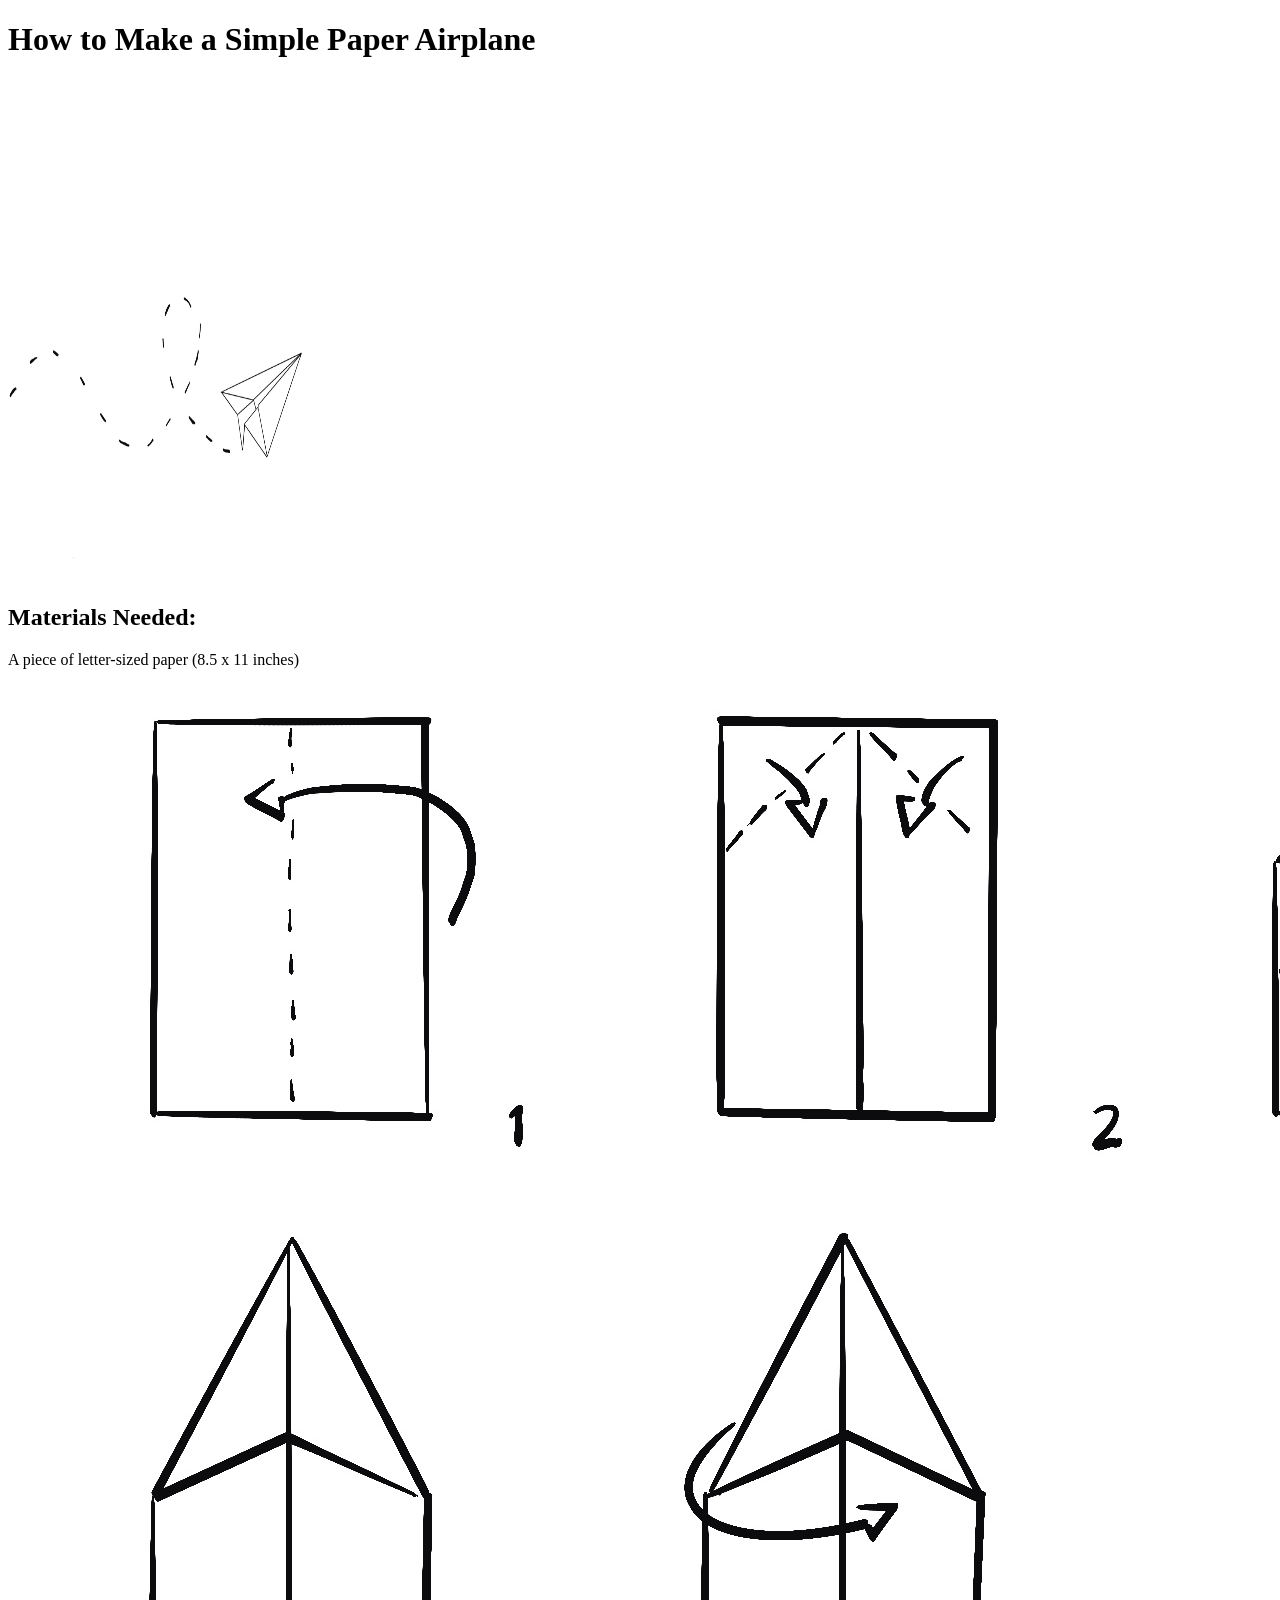
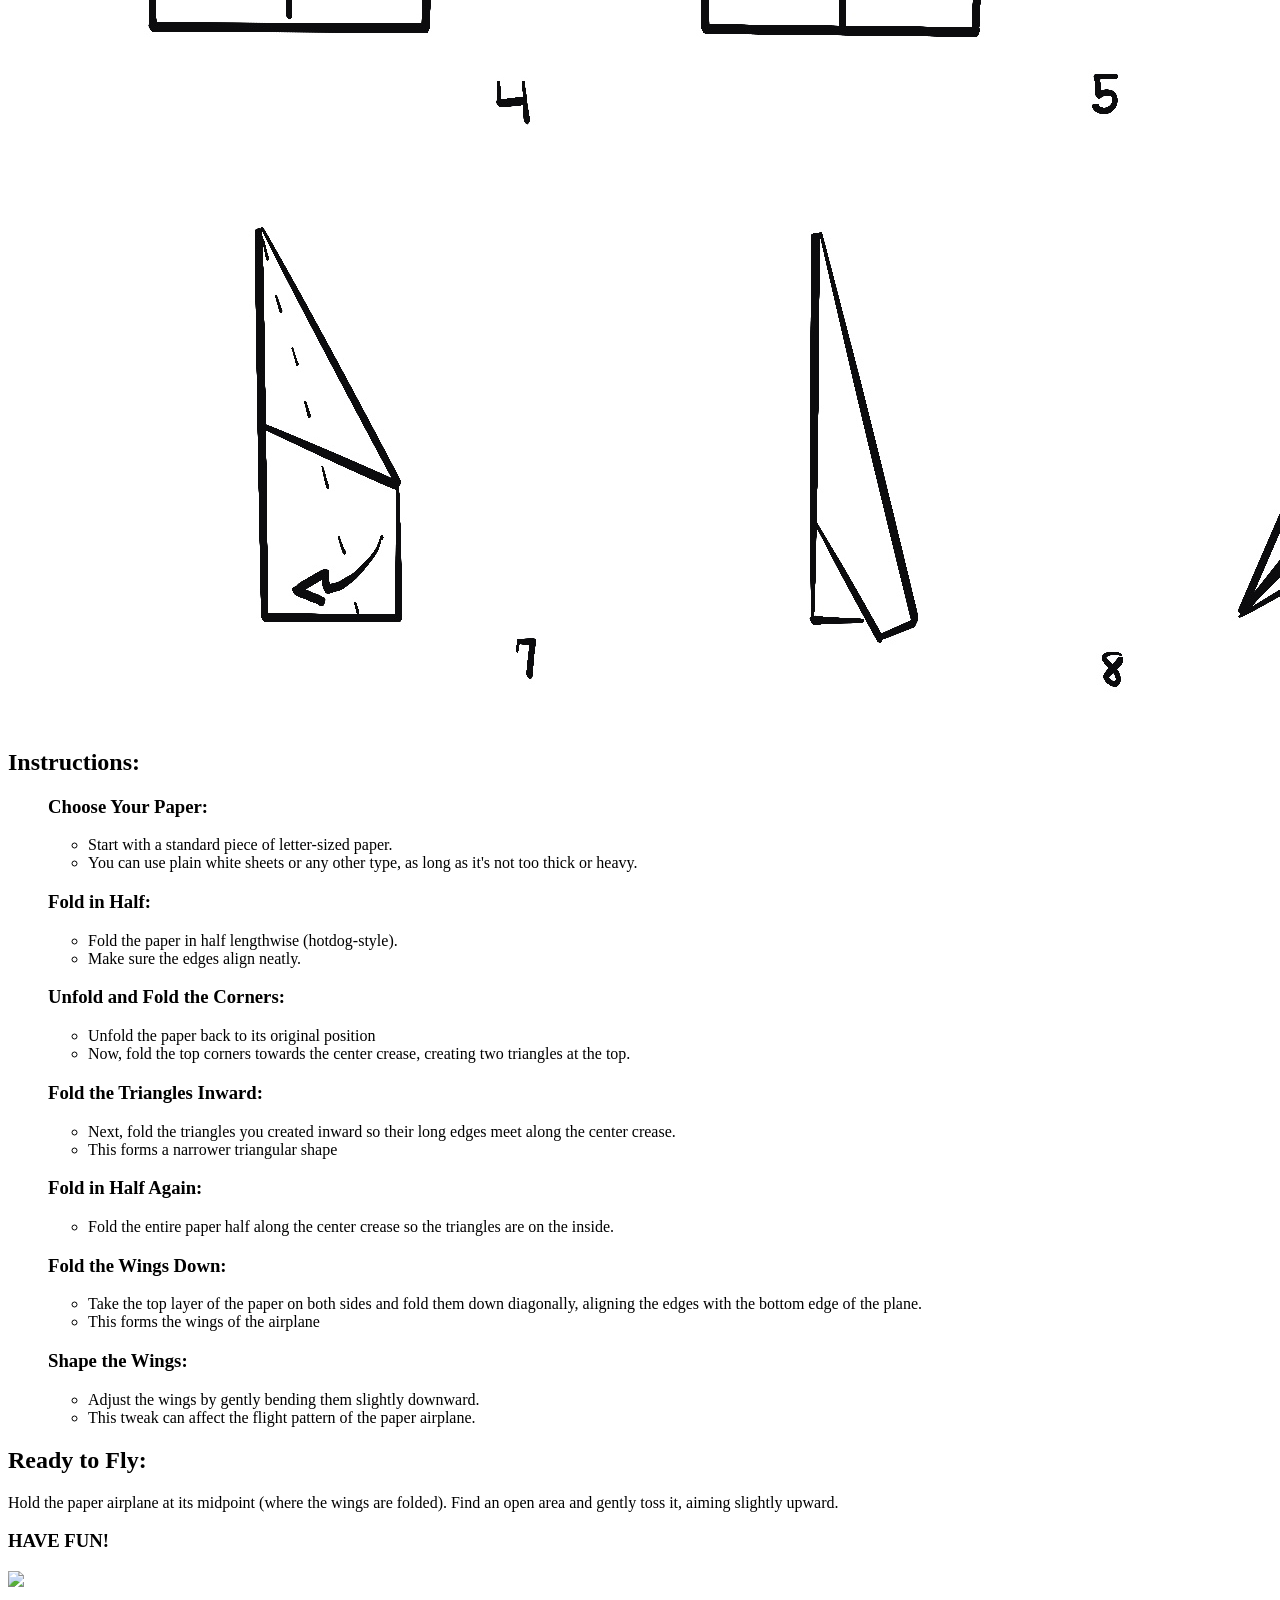
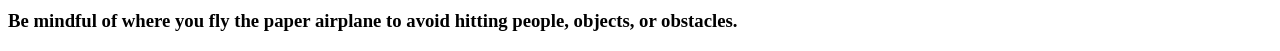
==== index.html @ c97c2167 "Update index.html" ====
<!DOCTYPE html>
<html lang="en">
  <head>
    <meta charset=utf-8" />
    <meta http-equiv='cache-control' content='no-cache'>
    <meta http-equiv='expires' content='0'>
    <meta http-equiv='pragma' content='no-cache'>
    <meta name="viewport" content="width=device-width, initial-scale=1.0"/>
    <title>How to Make a Simple Paper Airplane</title>
  </head>
<body>     
  <h1>How to Make a Simple Paper Airplane</h1>

<img src="paper_airplane.jpg" alt="paper airplane flying"
     width="400" 
     height="500" >
  
  <h2>Materials Needed:</h2>
  <p>A piece of letter-sized paper (8.5 x 11 inches)</p>

<img src="how_to_fold_a_paper_airplane.jpg" alt="instructions to fold a paper airplane">
  
  <h2>Instructions:</h2>  
  
  <ol>
    <h3>Choose Your Paper:</h3>
      <ul>
        <li>Start with a standard piece of letter-sized paper. </li>
        <li>You can use plain white sheets or any other type, as long as it's not too thick or heavy.</li>
      </ul>
    <h3>Fold in Half:</h3>
      <ul>
        <li>Fold the paper in half lengthwise (hotdog-style). </li>
        <li>Make sure the edges align neatly. </li>
      </ul>
    <h3>Unfold and Fold the Corners:</h3>
      <ul>
        <li>Unfold the paper back to its original position</li>
        <li>Now, fold the top corners towards the center crease, creating two triangles at the top.</li>
      </ul>
    <h3>Fold the Triangles Inward:</h3>
      <ul>
        <li>Next, fold the triangles you created inward so their long edges meet along the center crease.</li>
        <li>This forms a narrower triangular shape</li>
      </ul>
    <h3>Fold in Half Again:</h3>
      <ul>
        <li>Fold the entire paper half along the center crease so the triangles are on the inside.</li>
      </ul>
    <h3>Fold the Wings Down:</h3>
      <ul>
        <li>Take the top layer of the paper on both sides and fold them down diagonally, aligning the edges with the bottom edge of the plane.</li>
        <li>This forms the wings of the airplane</li>  
      </ul>
    <h3>Shape the Wings:</h3>
      <ul>
        <li>Adjust the wings by gently bending them slightly downward.</li>  
        <li>This tweak can affect the flight pattern of the paper airplane.</li>
      </ul>
  </ol> 

<h2>Ready to Fly:</h2>
  <p>Hold the paper airplane at its midpoint (where the wings are folded). Find an open area and gently toss it, aiming slightly upward.</p>

<h3><strong>HAVE FUN!</strong</strong></h3>

  <img src="pexels-anastasia-shuraeva-8467295.jpg">

<h3><strong>Be mindful of where you fly the paper airplane to avoid hitting people, objects, or obstacles.</strong</h3>  
  
</body>
</html>
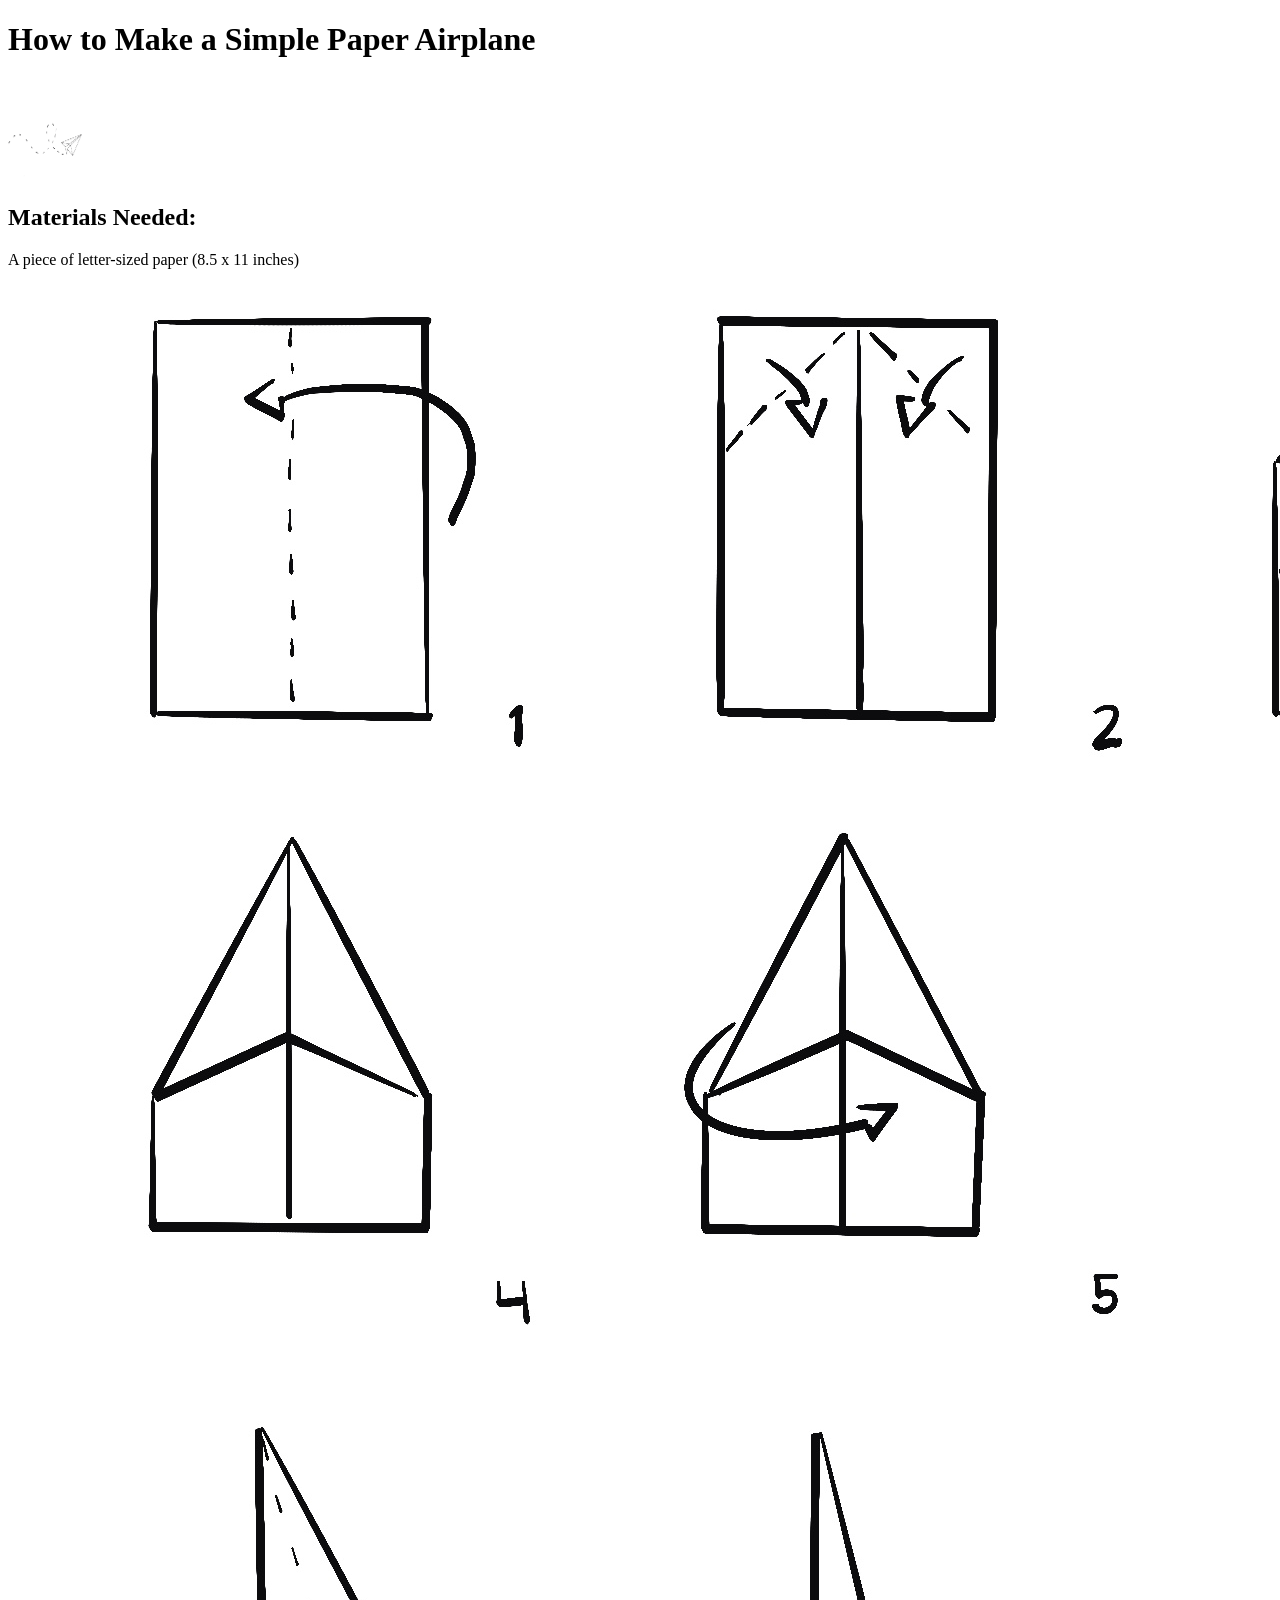
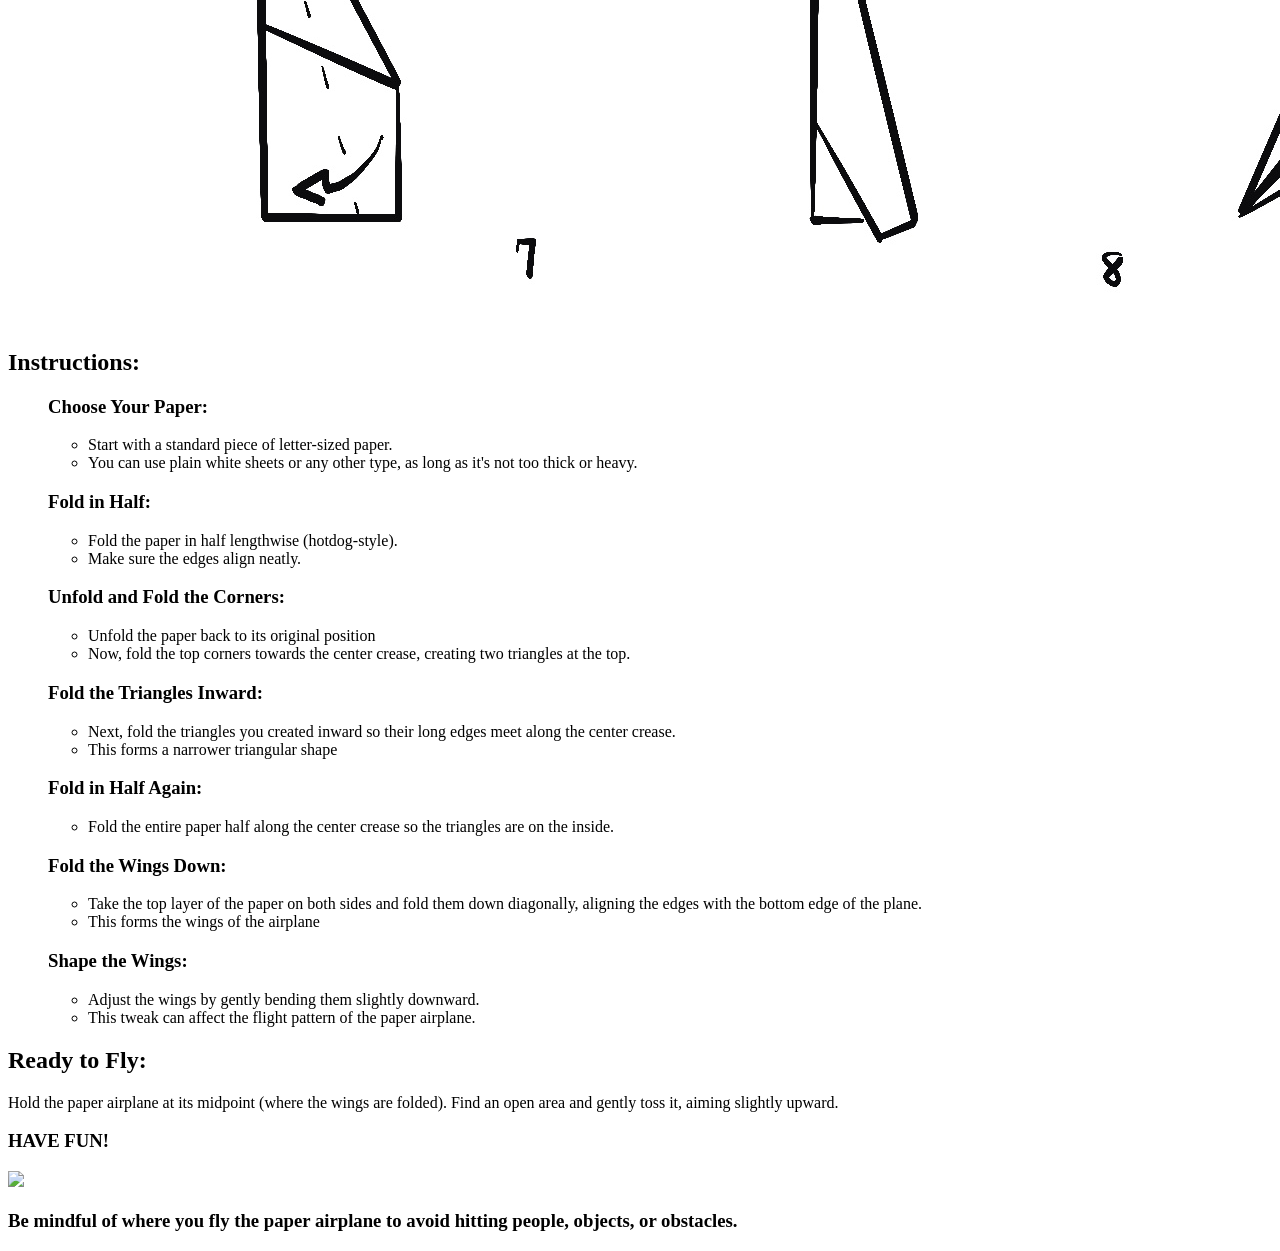
==== commit 54de6b3f: "Update index.html" ====
--- a/index.html
+++ b/index.html
@@ -12,8 +12,8 @@
   <h1>How to Make a Simple Paper Airplane</h1>
 
 <img src="paper_airplane.jpg" alt="paper airplane flying"
-     width="400" 
-     height="500" >
+     width="100" 
+     height="100" >
   
   <h2>Materials Needed:</h2>
   <p>A piece of letter-sized paper (8.5 x 11 inches)</p>
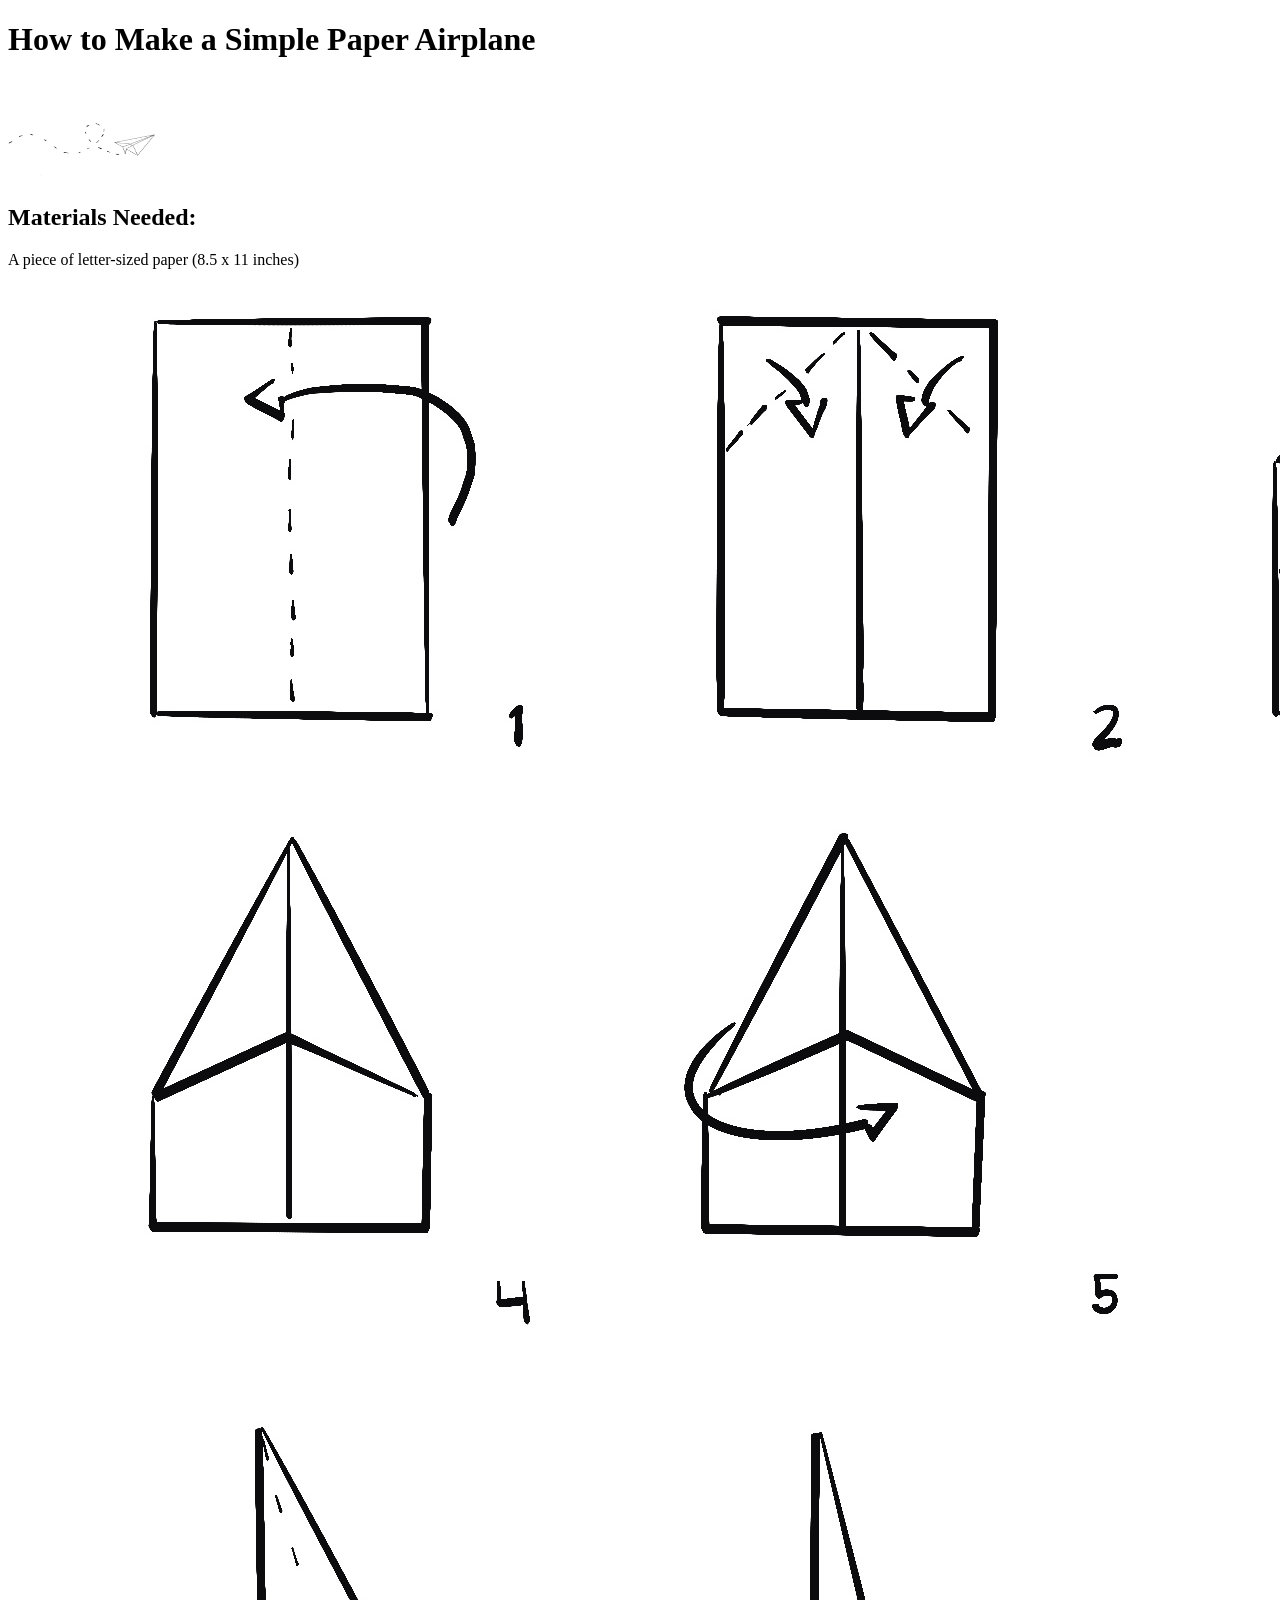
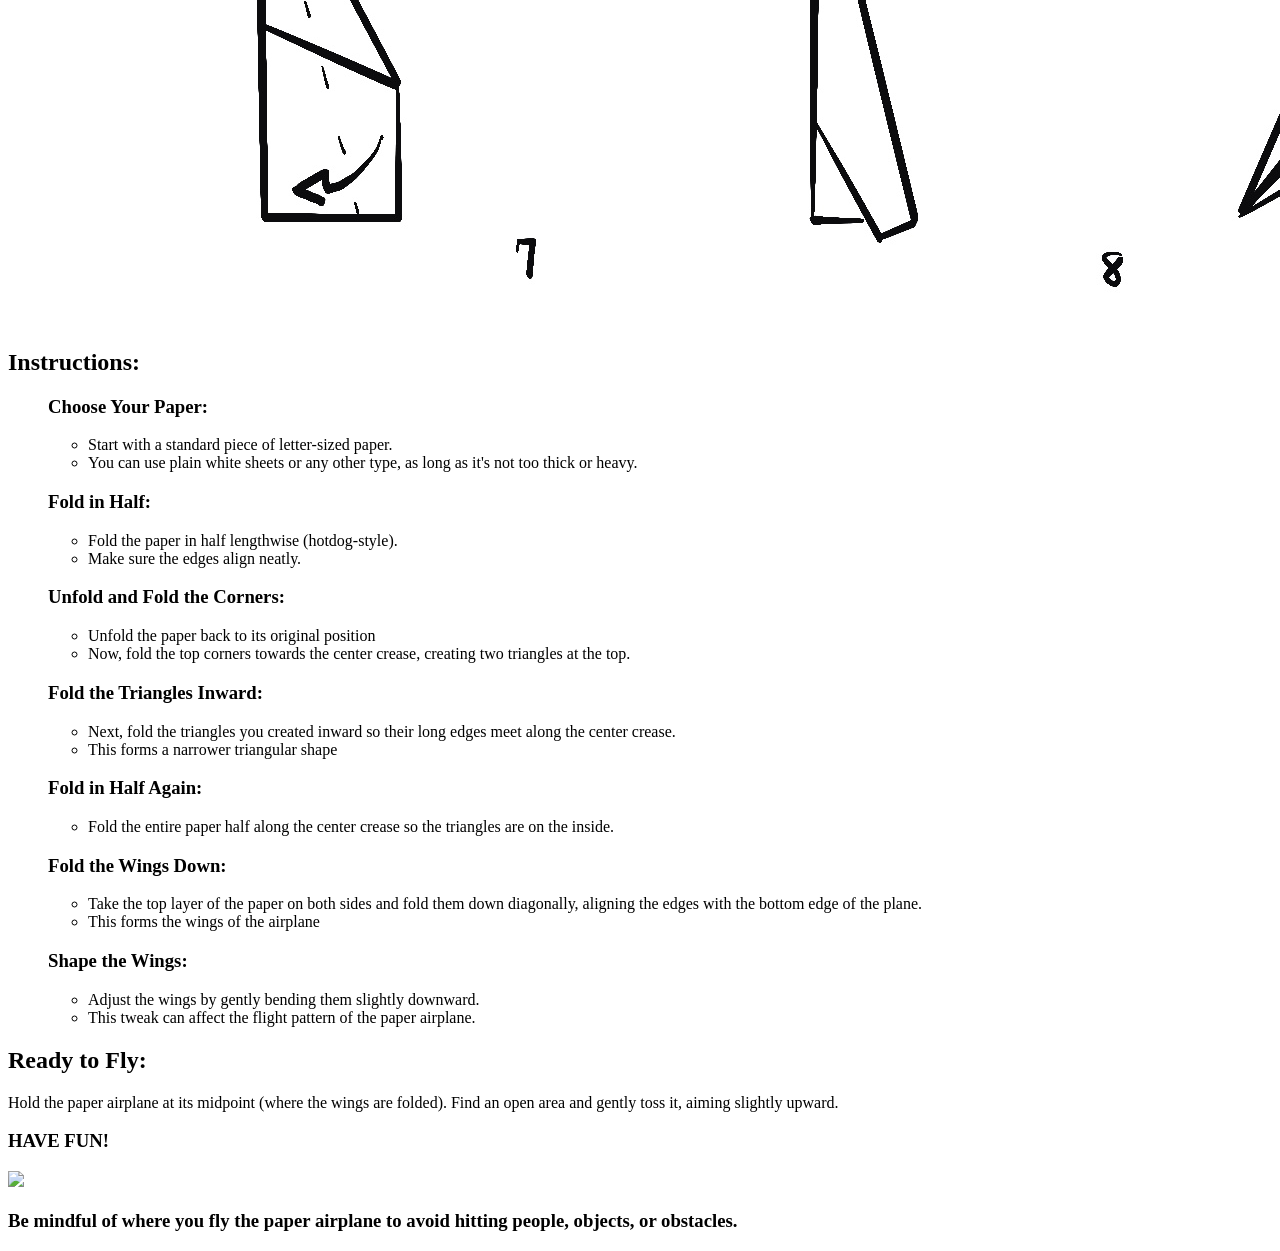
==== commit 7220b62b: "Update index.html" ====
--- a/index.html
+++ b/index.html
@@ -12,7 +12,7 @@
   <h1>How to Make a Simple Paper Airplane</h1>
 
 <img src="paper_airplane.jpg" alt="paper airplane flying"
-     width="100" 
+     width="200" 
      height="100" >
   
   <h2>Materials Needed:</h2>
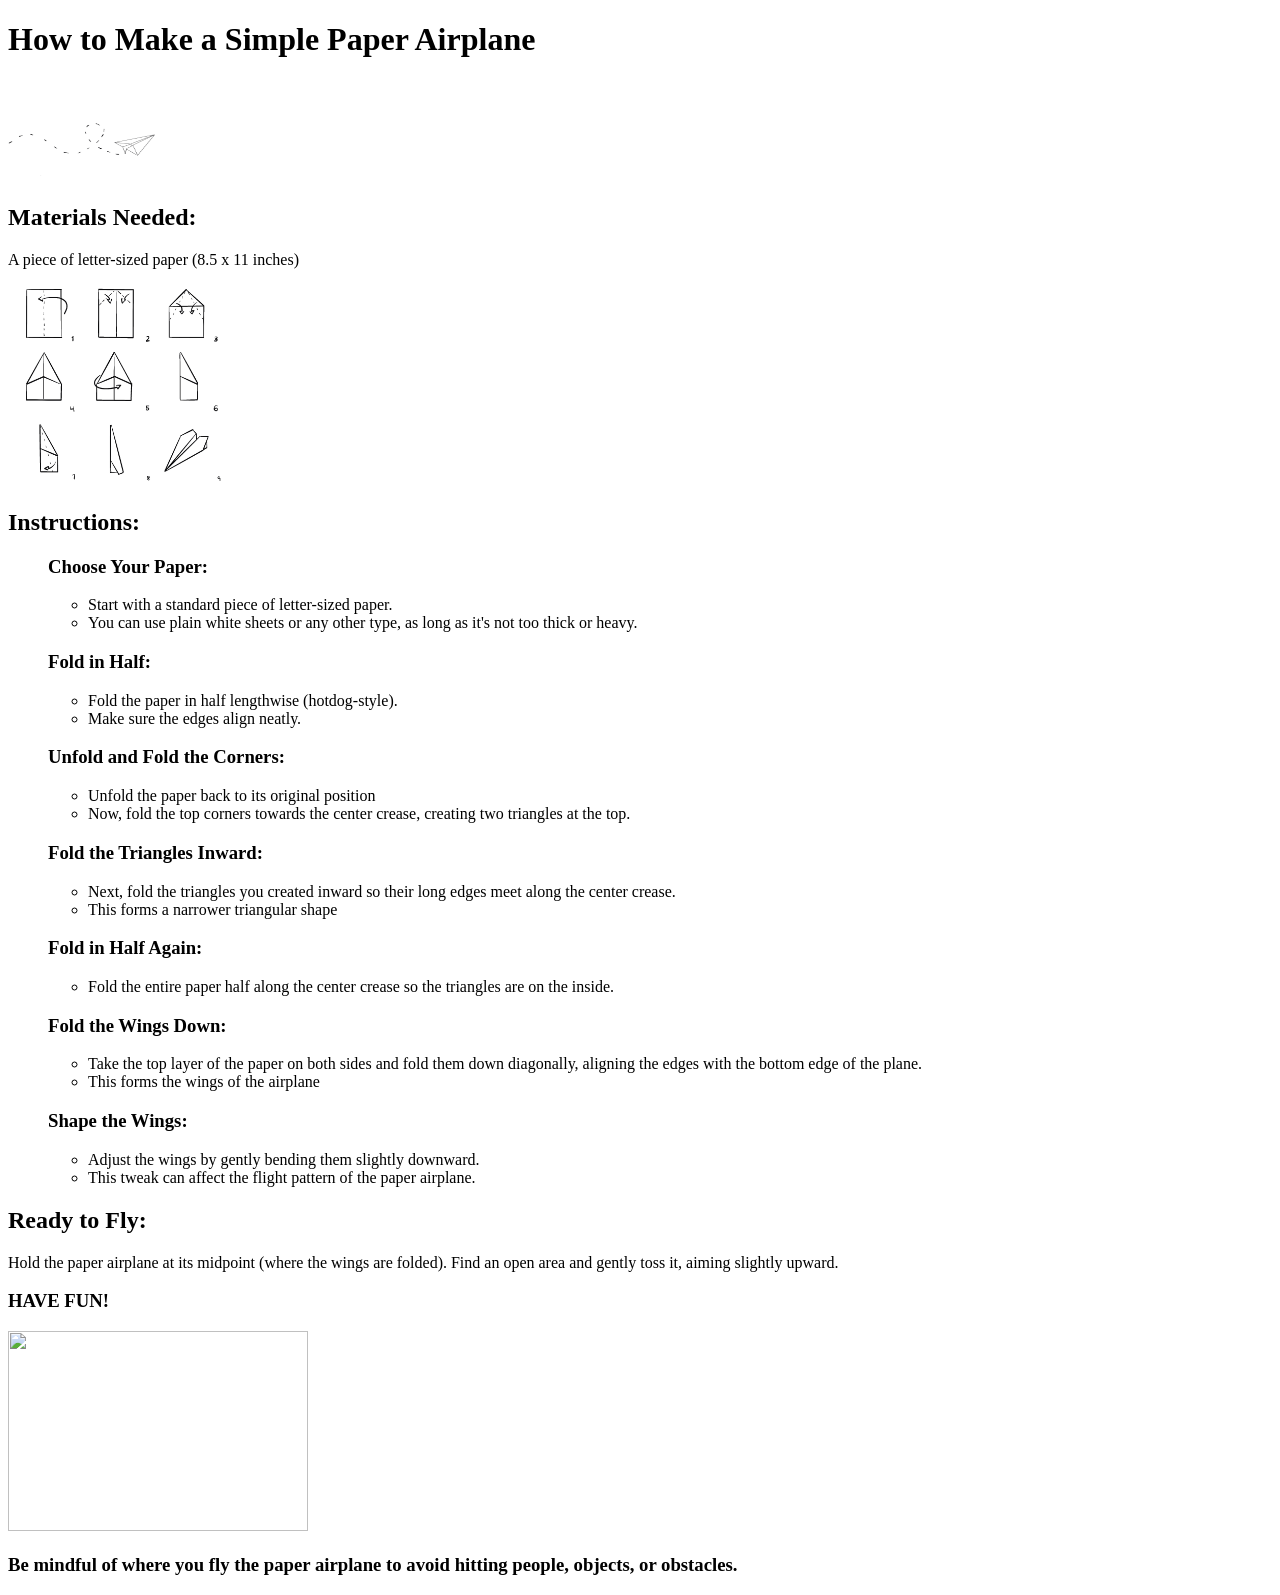
==== commit 251c640b: "Update index.html" ====
--- a/index.html
+++ b/index.html
@@ -18,7 +18,9 @@
   <h2>Materials Needed:</h2>
   <p>A piece of letter-sized paper (8.5 x 11 inches)</p>
 
-<img src="how_to_fold_a_paper_airplane.jpg" alt="instructions to fold a paper airplane">
+<img src="how_to_fold_a_paper_airplane.jpg" alt="instructions to fold a paper airplane"
+    width="300" 
+    height="200" >
   
   <h2>Instructions:</h2>  
   
@@ -64,7 +66,9 @@
 
 <h3><strong>HAVE FUN!</strong</strong></h3>
 
-  <img src="pexels-anastasia-shuraeva-8467295.jpg">
+  <img src="pexels-anastasia-shuraeva-8467295.jpg"
+     width="300" 
+     height="200" >
 
 <h3><strong>Be mindful of where you fly the paper airplane to avoid hitting people, objects, or obstacles.</strong</h3>  
   
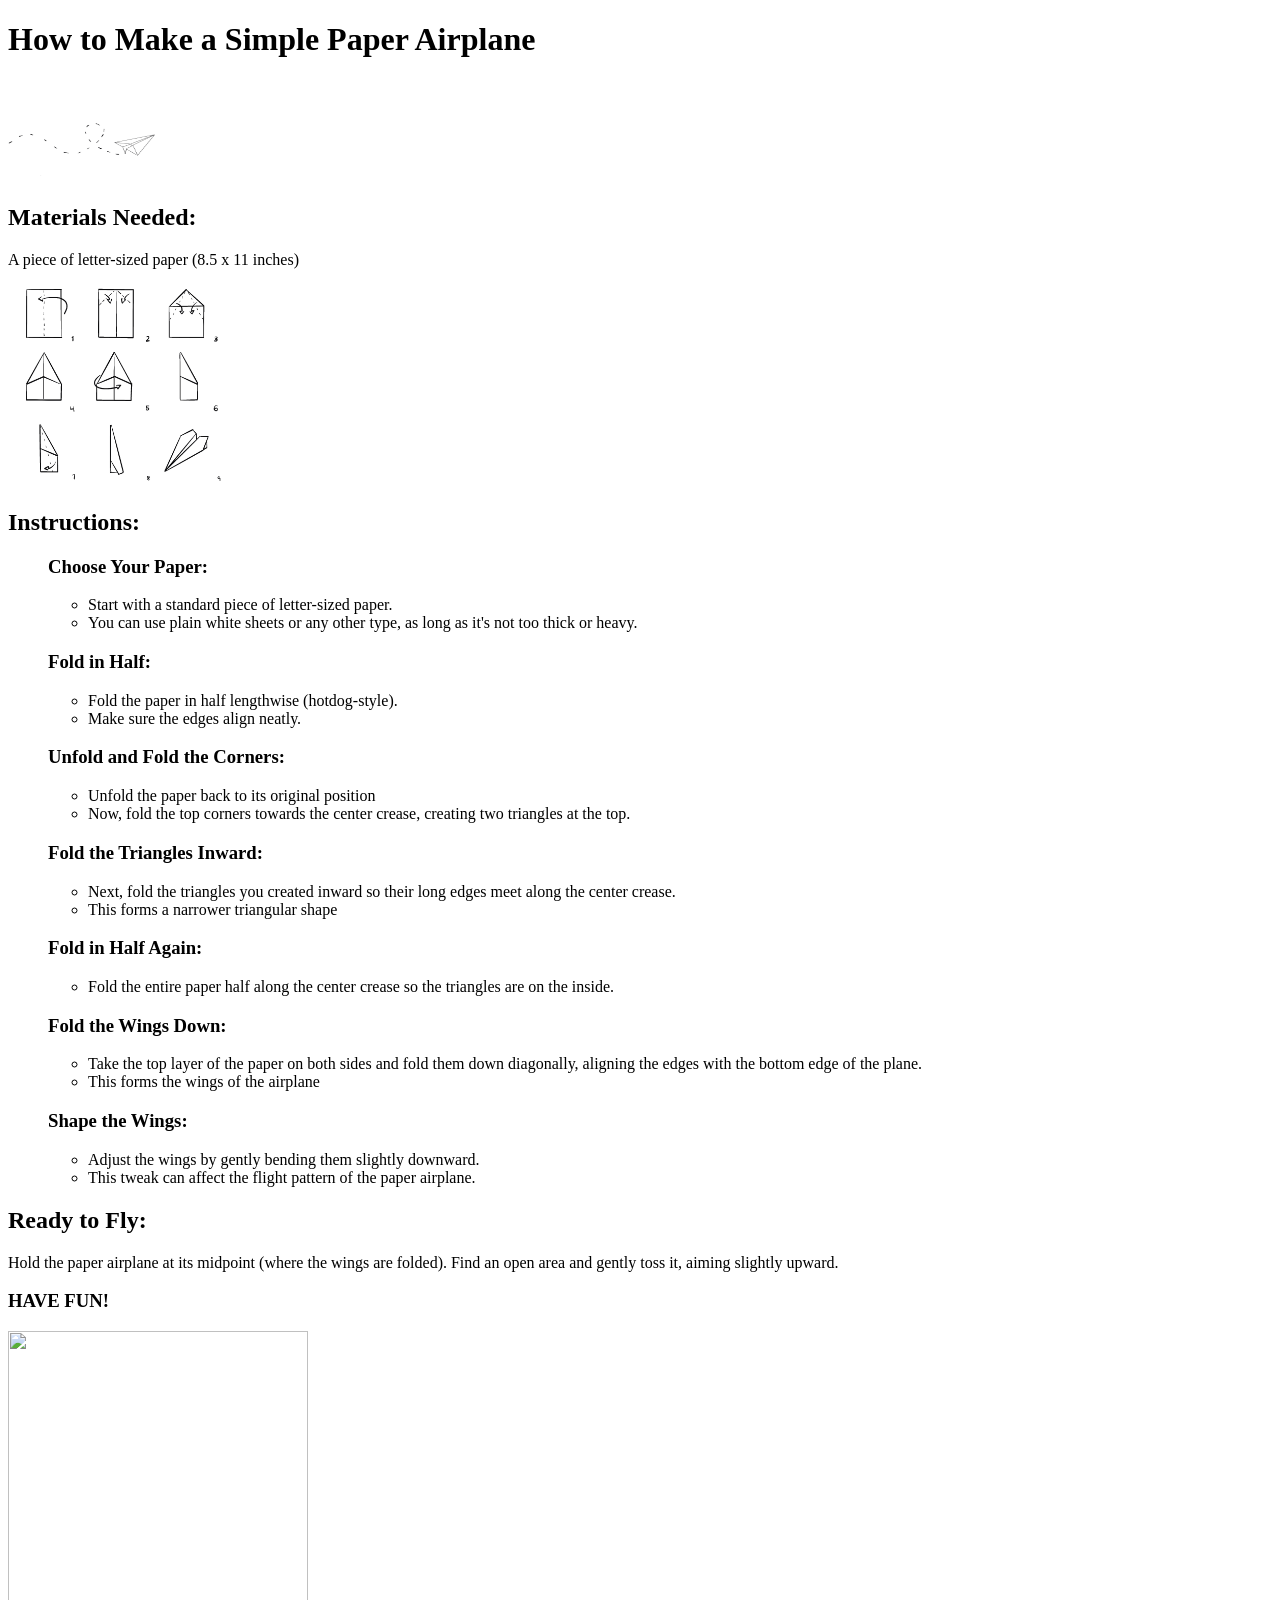
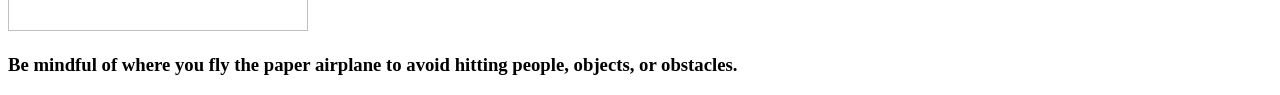
==== commit 41ed133d: "Update index.html" ====
--- a/index.html
+++ b/index.html
@@ -68,7 +68,7 @@
 
   <img src="pexels-anastasia-shuraeva-8467295.jpg"
      width="300" 
-     height="200" >
+     height="300" >
 
 <h3><strong>Be mindful of where you fly the paper airplane to avoid hitting people, objects, or obstacles.</strong</h3>  
   
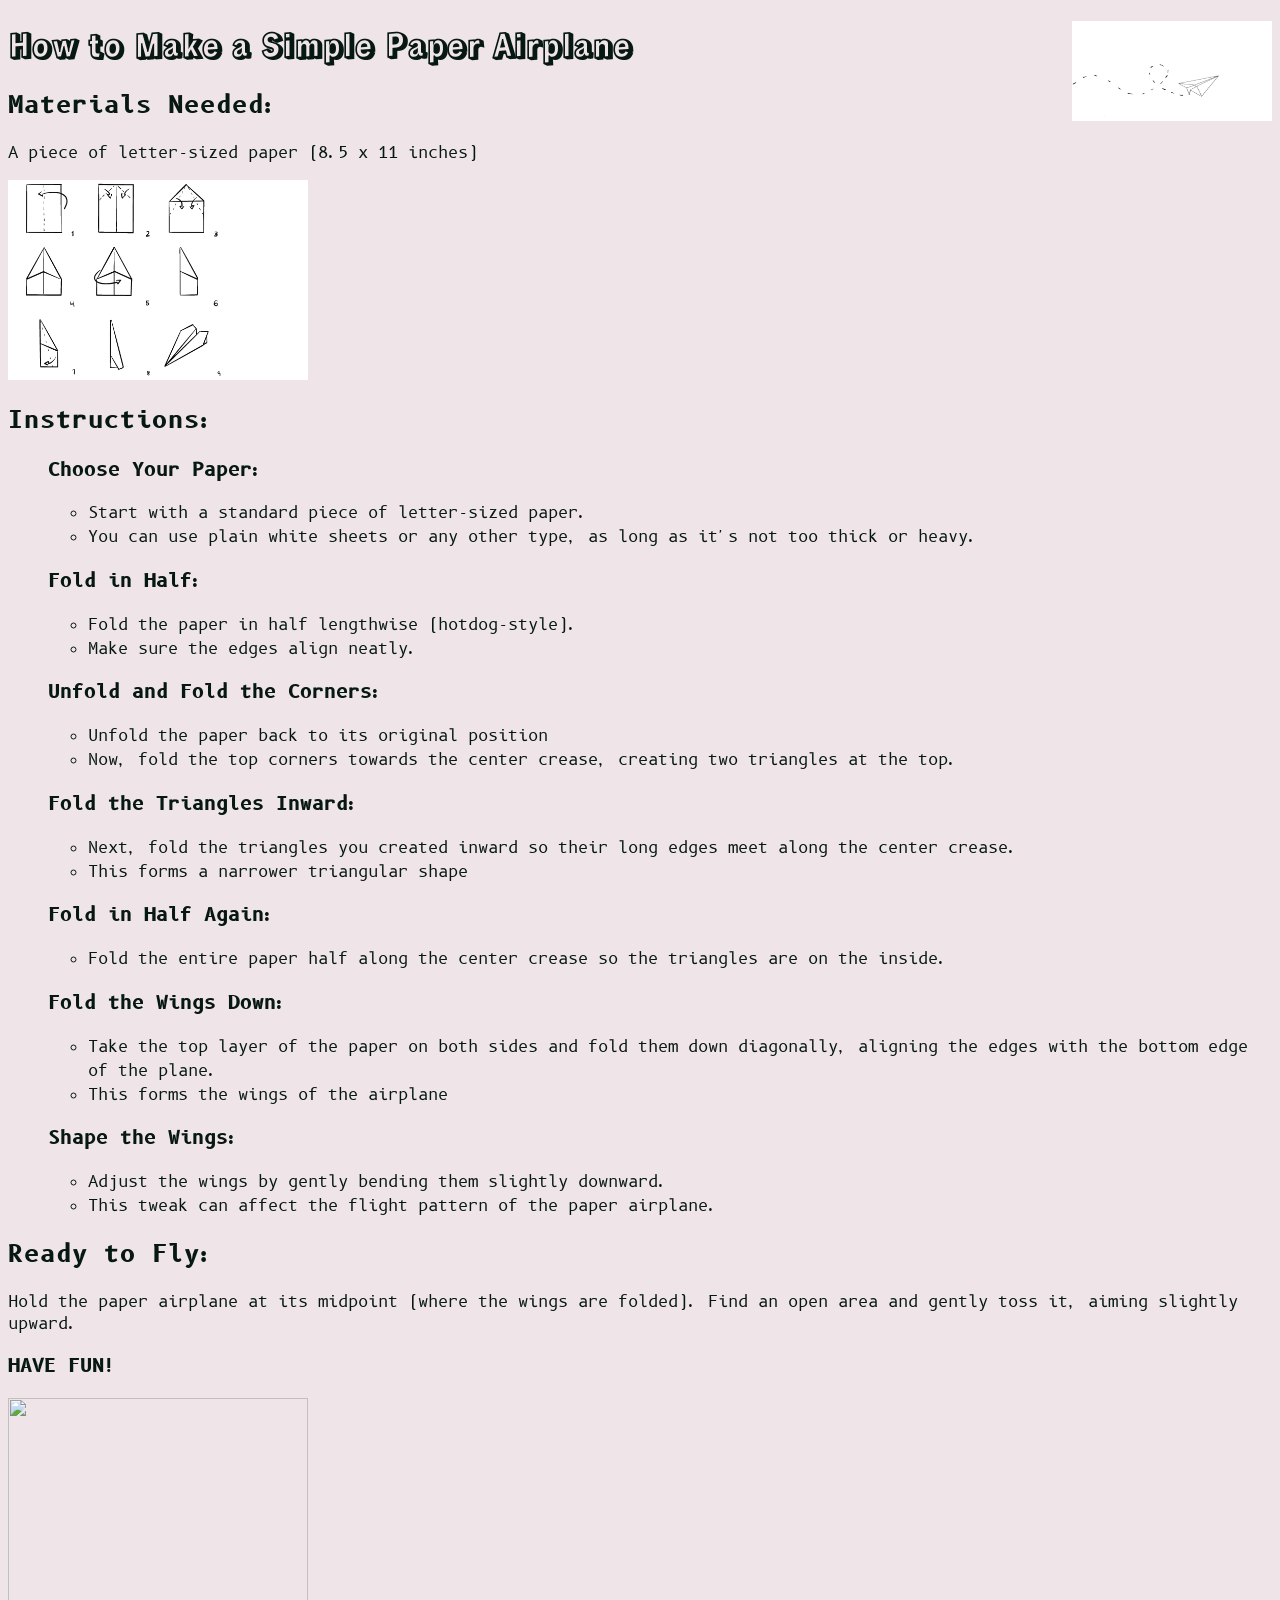
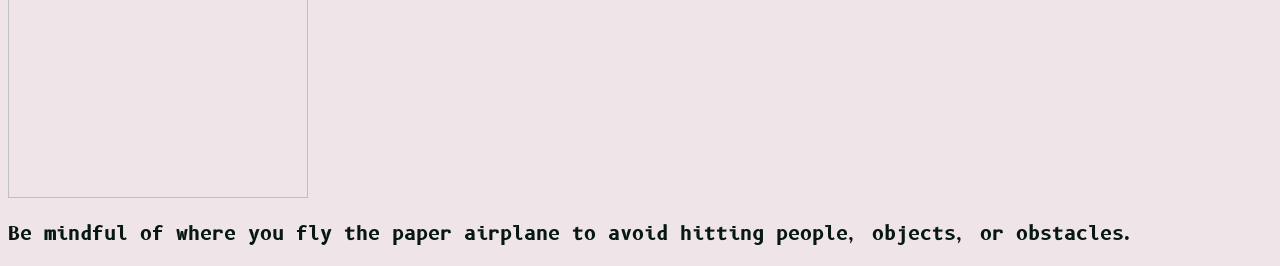
==== commit 1a5be6ba: "Add files via upload" ====
--- a/index.html
+++ b/index.html
@@ -1,19 +1,31 @@
 <!DOCTYPE html>
 <html lang="en">
   <head>
-    <meta charset=utf-8" />
+    <meta charset="utf-8"/>
     <meta http-equiv='cache-control' content='no-cache'>
     <meta http-equiv='expires' content='0'>
     <meta http-equiv='pragma' content='no-cache'>
     <meta name="viewport" content="width=device-width, initial-scale=1.0"/>
+
+    <link rel="stylesheet" href="style.css">
+
+    <link rel="preconnect" href="https://fonts.googleapis.com">
+    <link rel="preconnect" href="https://fonts.gstatic.com" crossorigin>
+    <link href="https://fonts.googleapis.com/css2?family=Rampart+One&display=swap" rel="stylesheet">
+
+    <link rel="preconnect" href="https://fonts.googleapis.com">
+    <link rel="preconnect" href="https://fonts.gstatic.com" crossorigin>
+    <link href="https://fonts.googleapis.com/css2?family=B612+Mono:wght@400;700&display=swap" rel="stylesheet">
+    
     <title>How to Make a Simple Paper Airplane</title>
+    
   </head>
-<body>     
-  <h1>How to Make a Simple Paper Airplane</h1>
-
-<img src="paper_airplane.jpg" alt="paper airplane flying"
+<body> 
+  <img class="folding" src="paper_airplane.jpg" alt="paper airplane flying"
      width="200" 
      height="100" >
+
+  <h1>How to Make a Simple Paper Airplane</h1>
   
   <h2>Materials Needed:</h2>
   <p>A piece of letter-sized paper (8.5 x 11 inches)</p>
@@ -68,7 +80,7 @@
 
   <img src="pexels-anastasia-shuraeva-8467295.jpg"
      width="300" 
-     height="300" >
+     height="400" >
 
 <h3><strong>Be mindful of where you fly the paper airplane to avoid hitting people, objects, or obstacles.</strong</h3>  
   
--- a/style.css
+++ b/style.css
@@ -0,0 +1,20 @@
+.folding {
+    float: right;
+  }
+
+h1 {
+    font-family: 'Rampart One', cursive;
+  }
+
+  h2, h3, p, li {
+    font-family:'B612 Mono', monospace;
+  }
+
+  html {
+    background-color: #efe5e8;
+    color: #071812;
+}
+
+li{
+  line-height: 150%;
+}
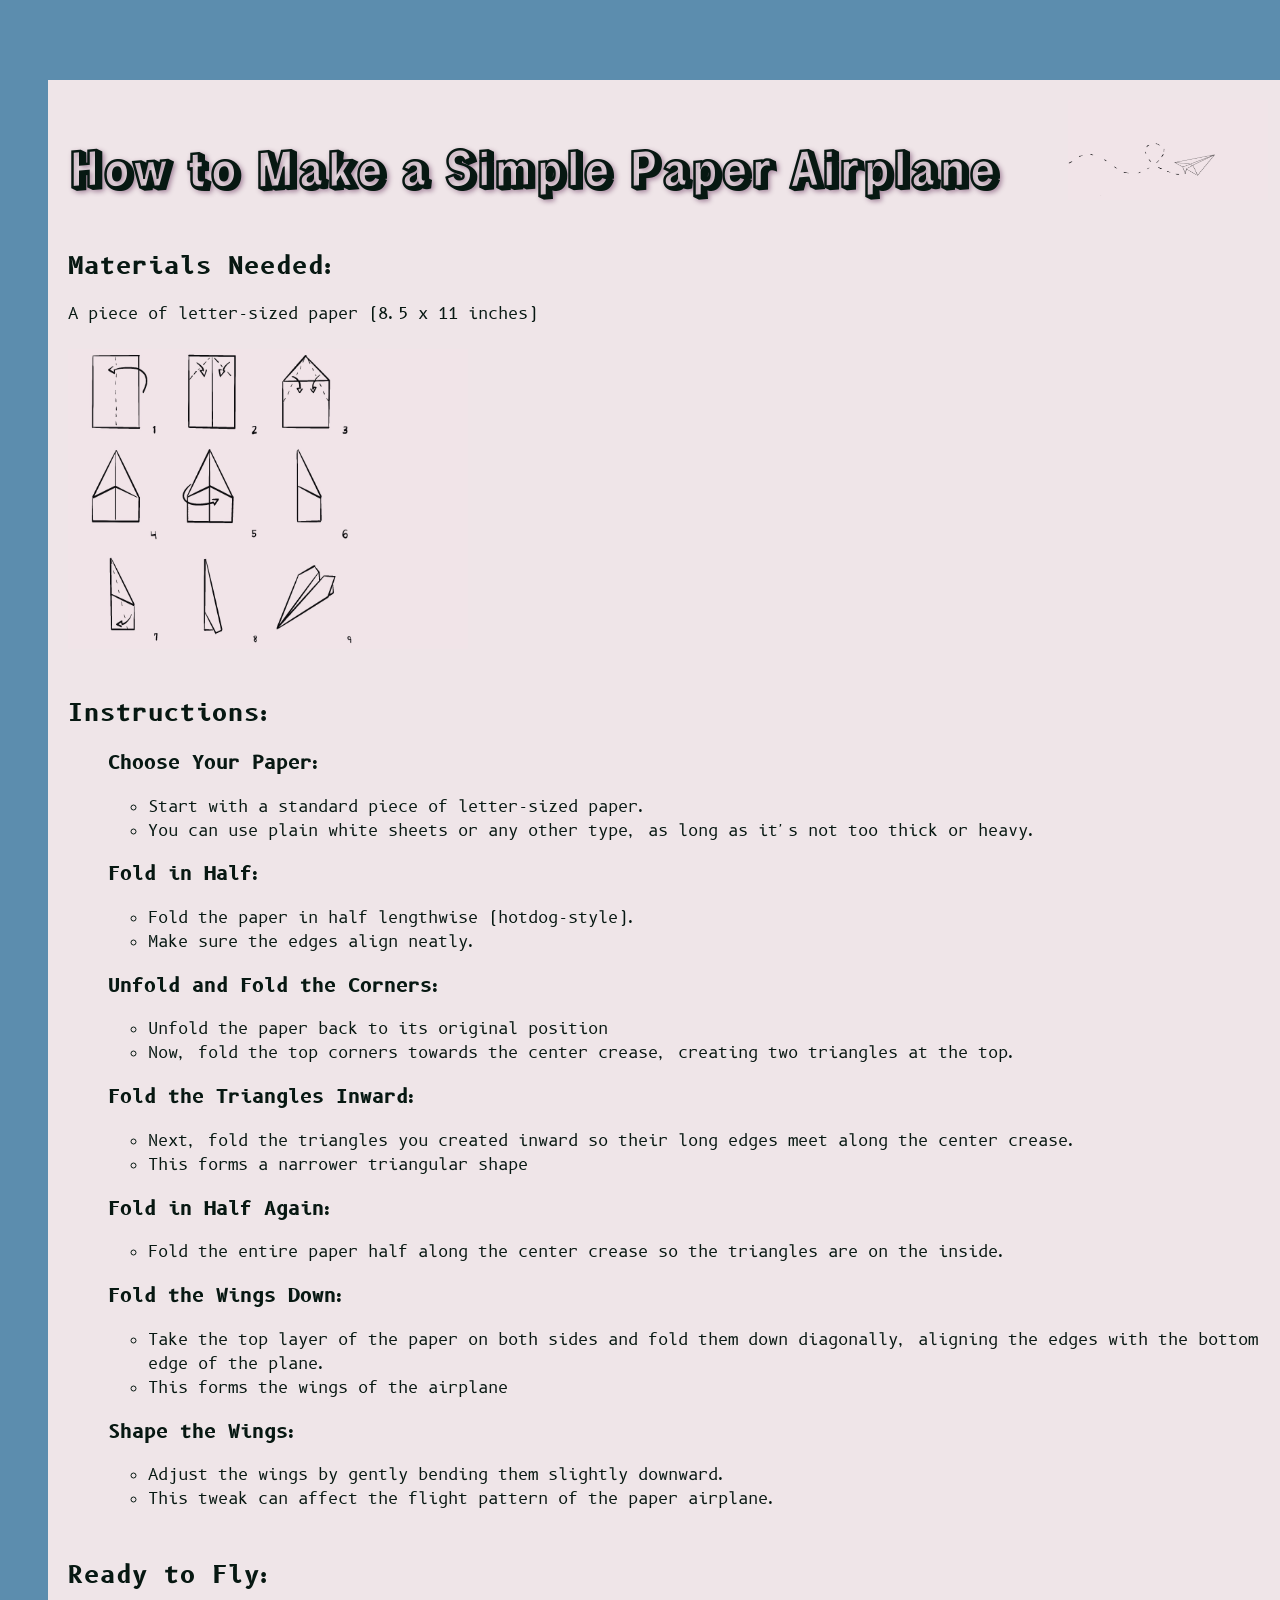
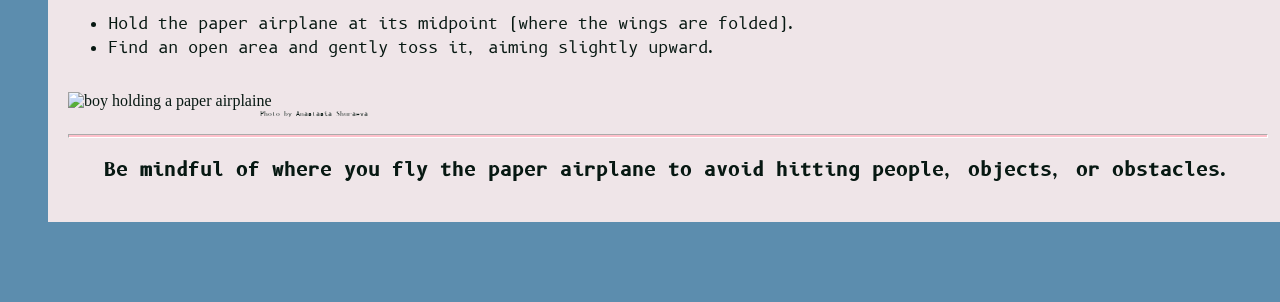
==== commit e6d6a834: "Add files via upload" ====
--- a/index.html
+++ b/index.html
@@ -20,19 +20,20 @@
     <title>How to Make a Simple Paper Airplane</title>
     
   </head>
-<body> 
+<body>
+  <div class="box">
   <img class="folding" src="paper_airplane.jpg" alt="paper airplane flying"
      width="200" 
      height="100" >
 
   <h1>How to Make a Simple Paper Airplane</h1>
   
-  <h2>Materials Needed:</h2>
-  <p>A piece of letter-sized paper (8.5 x 11 inches)</p>
+  <h2 class="needed">Materials Needed:</h2>
+  <p class="paper">A piece of letter-sized paper (8.5 x 11 inches)</p>
 
-<img src="how_to_fold_a_paper_airplane.jpg" alt="instructions to fold a paper airplane"
-    width="300" 
-    height="200" >
+<img class="fold" src="how_to_fold_a_paper_airplane.jpg" alt="instructions to fold a paper airplane"
+    width="400" 
+    height="300" >
   
   <h2>Instructions:</h2>  
   
@@ -71,18 +72,28 @@
         <li>Adjust the wings by gently bending them slightly downward.</li>  
         <li>This tweak can affect the flight pattern of the paper airplane.</li>
       </ul>
-  </ol> 
+  </ol>
 
-<h2>Ready to Fly:</h2>
-  <p>Hold the paper airplane at its midpoint (where the wings are folded). Find an open area and gently toss it, aiming slightly upward.</p>
+<h2 class="fly">Ready to Fly:</h2>
+<ul>
+  <li>Hold the paper airplane at its midpoint (where the wings are folded).</li> 
+  <li class="fly2">Find an open area and gently toss it, aiming slightly upward.</li>
+</ul>
 
-<h3><strong>HAVE FUN!</strong</strong></h3>
+<figure>
 
-  <img src="pexels-anastasia-shuraeva-8467295.jpg"
+  <img src="pexels-anastasia-shuraeva-8467295.jpg" 
+     alt="boy holding a paper airplaine"
      width="300" 
      height="400" >
 
-<h3><strong>Be mindful of where you fly the paper airplane to avoid hitting people, objects, or obstacles.</strong</h3>  
+     <figcaption>Photo by Anastasia Shuraeva</figcaption>
+
+</figure>
+
+<hr> 
+<h3 class="bottom"><strong>Be mindful of where you fly the paper airplane to avoid hitting people, objects, or obstacles.</strong</h3>  
   
+</div> 
 </body>
 </html>
--- a/style.css
+++ b/style.css
@@ -4,17 +4,83 @@
 
 h1 {
     font-family: 'Rampart One', cursive;
+    text-shadow: 2px 2px 5px rgb(165, 134, 157);
+    font-size: 300%;
   }
 
-  h2, h3, p, li {
+  h2, h3, p, li, figcaption {
     font-family:'B612 Mono', monospace;
   }
 
+  figcaption {
+    font-size: 25%;
+    text-align: right;
+  }
+
+  figure{
+    max-width: 300px;
+    margin-left: 0px;
+  }
+
   html {
-    background-color: #efe5e8;
+    background-color: #5C8DAE;
     color: #071812;
+    padding-top: 5rem;
+    padding-bottom:5rem;
+}
+
+.needed{
+  margin-top: 2em;
+}
+
+.paper{
+  margin-top: 1em;
+  margin-bottom: 1.5em;
+}
+
+.fold{
+  margin-bottom: 1.5em;
 }
 
 li{
   line-height: 150%;
+}
+
+.fly{
+  text-align: left;
+   margin-top: 2em;
+}
+
+.fly2{
+  margin-bottom: 2em;
+}
+
+body {
+  max-width: 75rem;
+  padding-left: 1rem;
+  margin: auto;
+}
+
+.box {
+  width: 75rem;
+  background-color: #efe5e8;
+  margin-left: auto;
+  margin-right: auto;
+  padding: 20px;
+  max-width:75rem;
+}
+
+.fun{
+  margin-top: 1em;
+  margin-bottom: 1.5em;
+}
+
+hr {
+  height: 2px;
+  background-color: pink;
+  border-color: white;
+}
+
+.bottom{
+  text-align: center;
 }
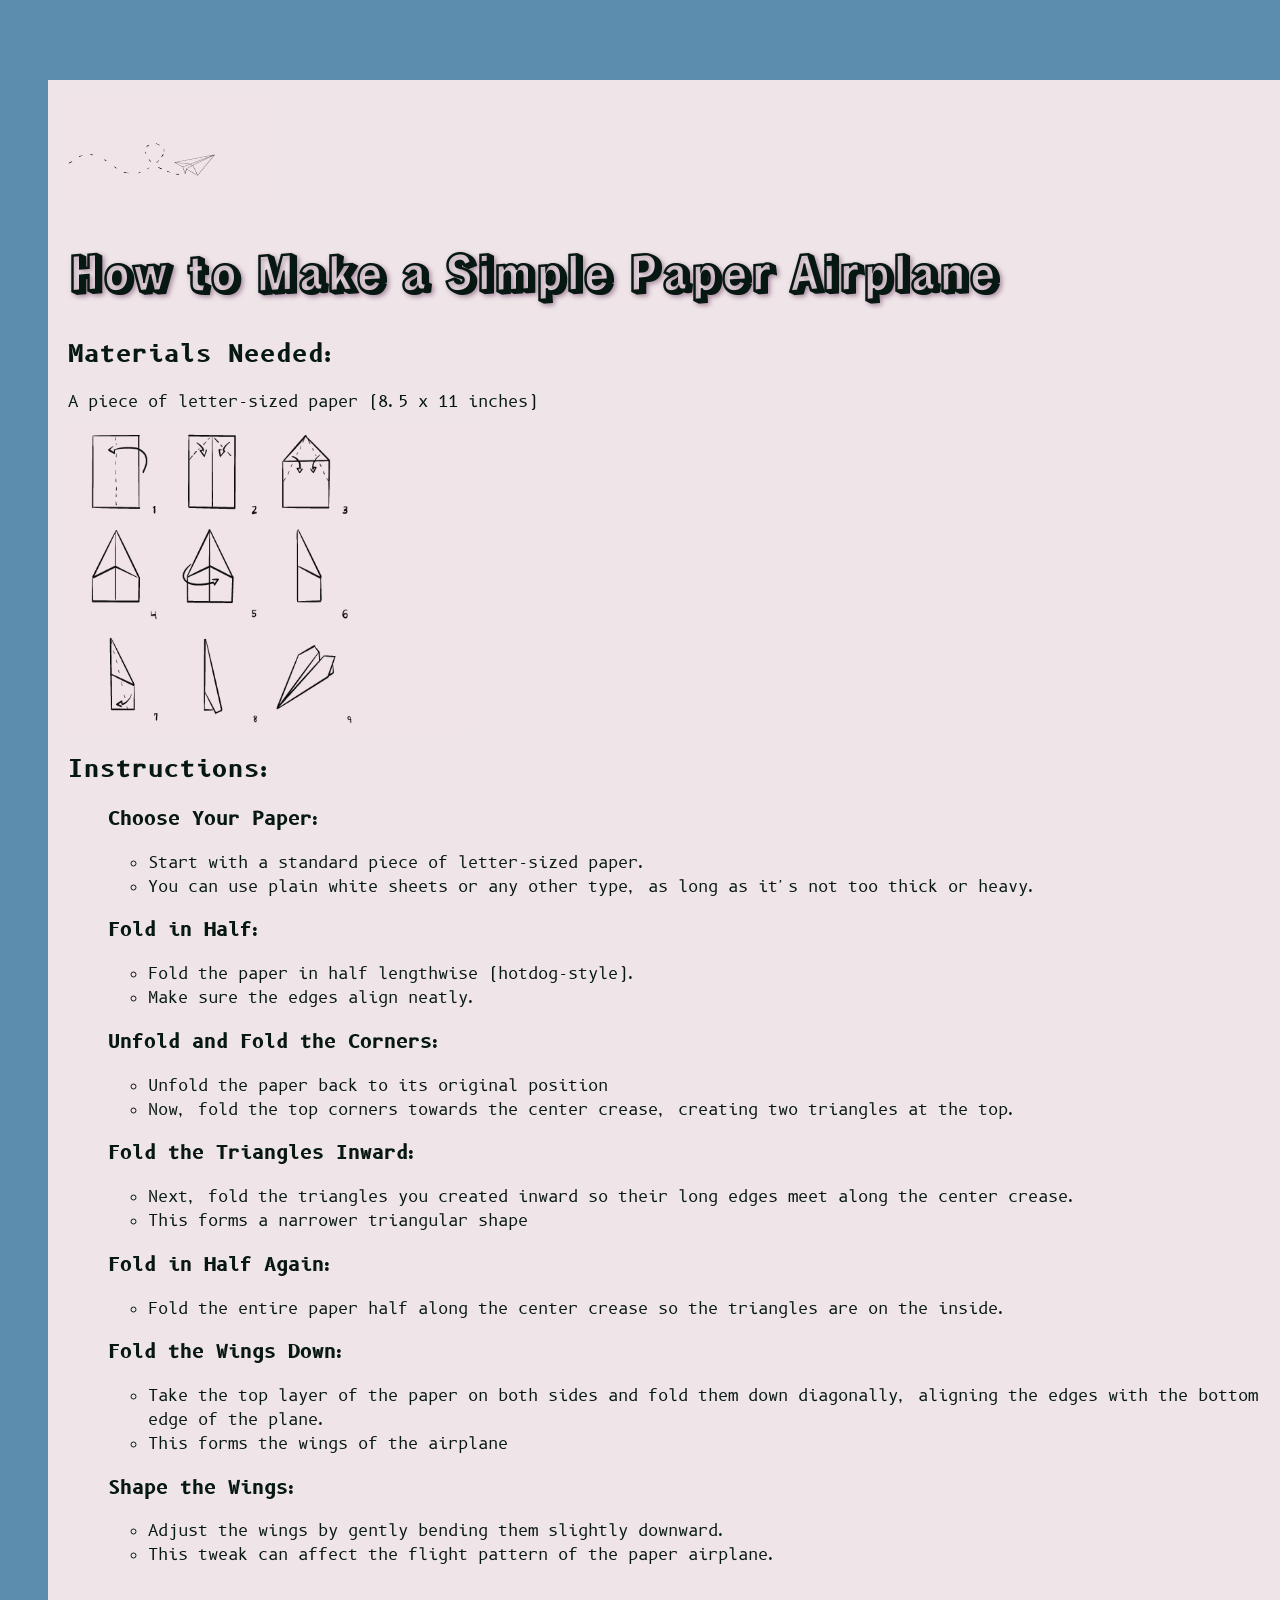
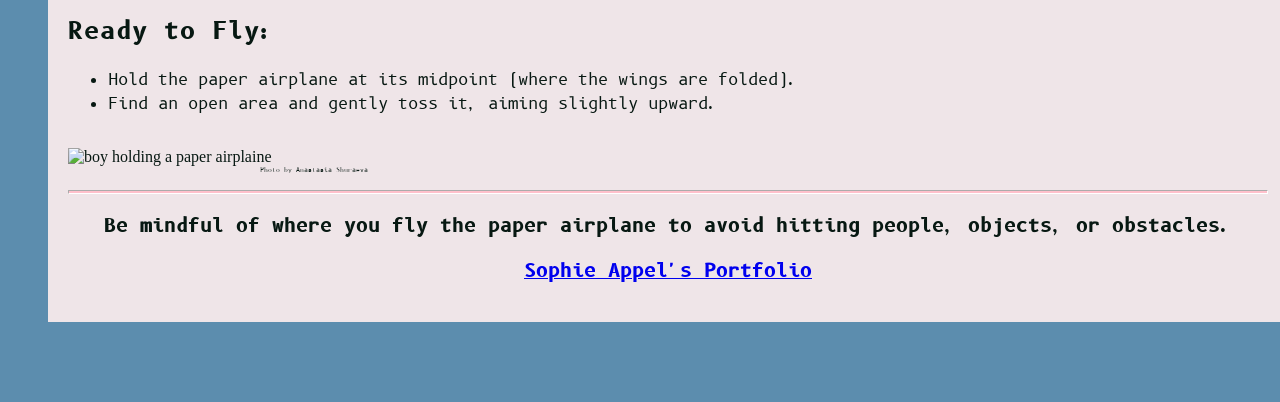
==== commit 73e6fa2b: "Add files via upload" ====
--- a/index.html
+++ b/index.html
@@ -20,18 +20,19 @@
     <title>How to Make a Simple Paper Airplane</title>
     
   </head>
+
 <body>
   <div class="box">
-  <img class="folding" src="paper_airplane.jpg" alt="paper airplane flying"
+  <img class="img1" src="paper_airplane.jpg" alt="paper airplane flying"
      width="200" 
      height="100" >
 
   <h1>How to Make a Simple Paper Airplane</h1>
   
-  <h2 class="needed">Materials Needed:</h2>
-  <p class="paper">A piece of letter-sized paper (8.5 x 11 inches)</p>
+  <h2 class="text1">Materials Needed:</h2>
+  <p class="text2">A piece of letter-sized paper (8.5 x 11 inches)</p>
 
-<img class="fold" src="how_to_fold_a_paper_airplane.jpg" alt="instructions to fold a paper airplane"
+<img class="img2" src="how_to_fold_a_paper_airplane.jpg" alt="instructions to fold a paper airplane"
     width="400" 
     height="300" >
   
@@ -82,10 +83,10 @@
 
 <figure>
 
-  <img src="pexels-anastasia-shuraeva-8467295.jpg" 
+  <img class="img3" src="pexels-anastasia-shuraeva-8467295.jpg" 
      alt="boy holding a paper airplaine"
-     width="300" 
-     height="400" >
+     width="305" 
+     height="405" >
 
      <figcaption>Photo by Anastasia Shuraeva</figcaption>
 
@@ -94,6 +95,8 @@
 <hr> 
 <h3 class="bottom"><strong>Be mindful of where you fly the paper airplane to avoid hitting people, objects, or obstacles.</strong</h3>  
   
+ <p class="portfolio"> <a href="https://sappel.myportfolio.com">Sophie Appel's Portfolio</a></p>
+
 </div> 
 </body>
 </html>
